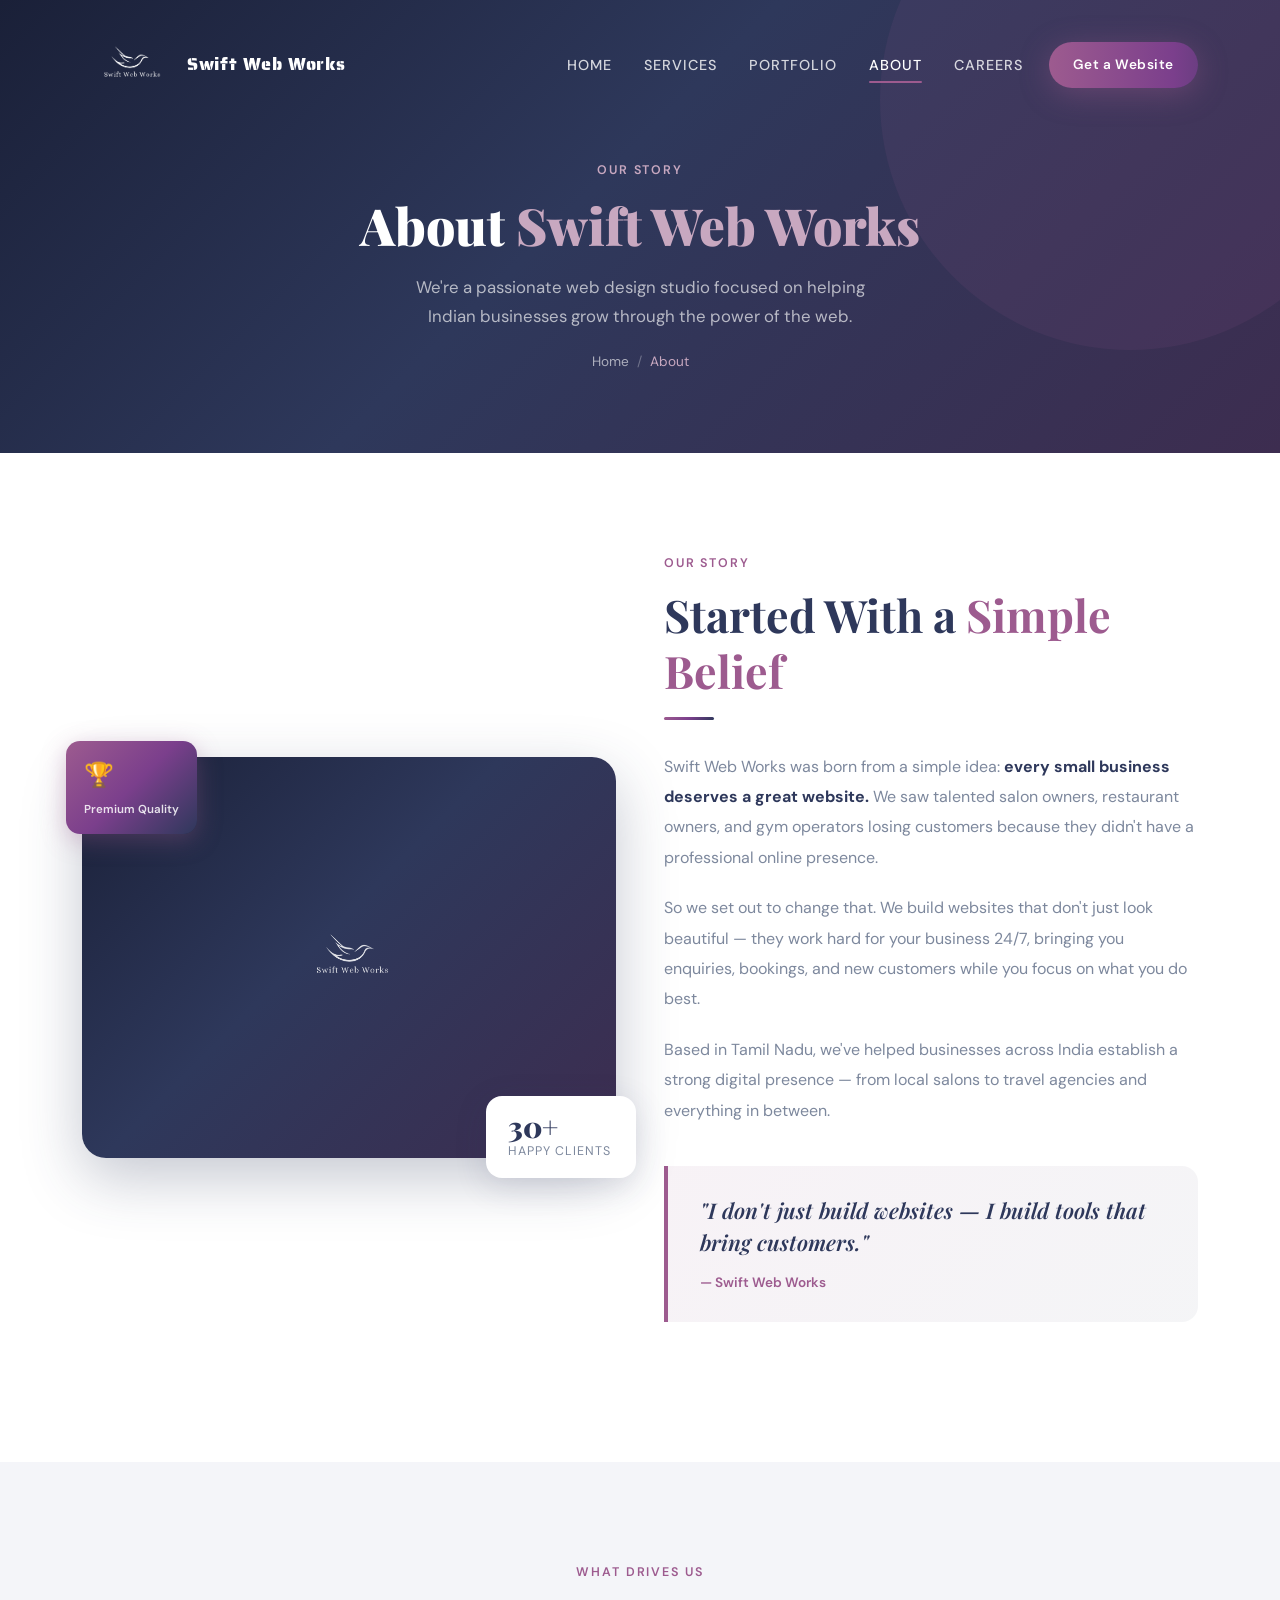
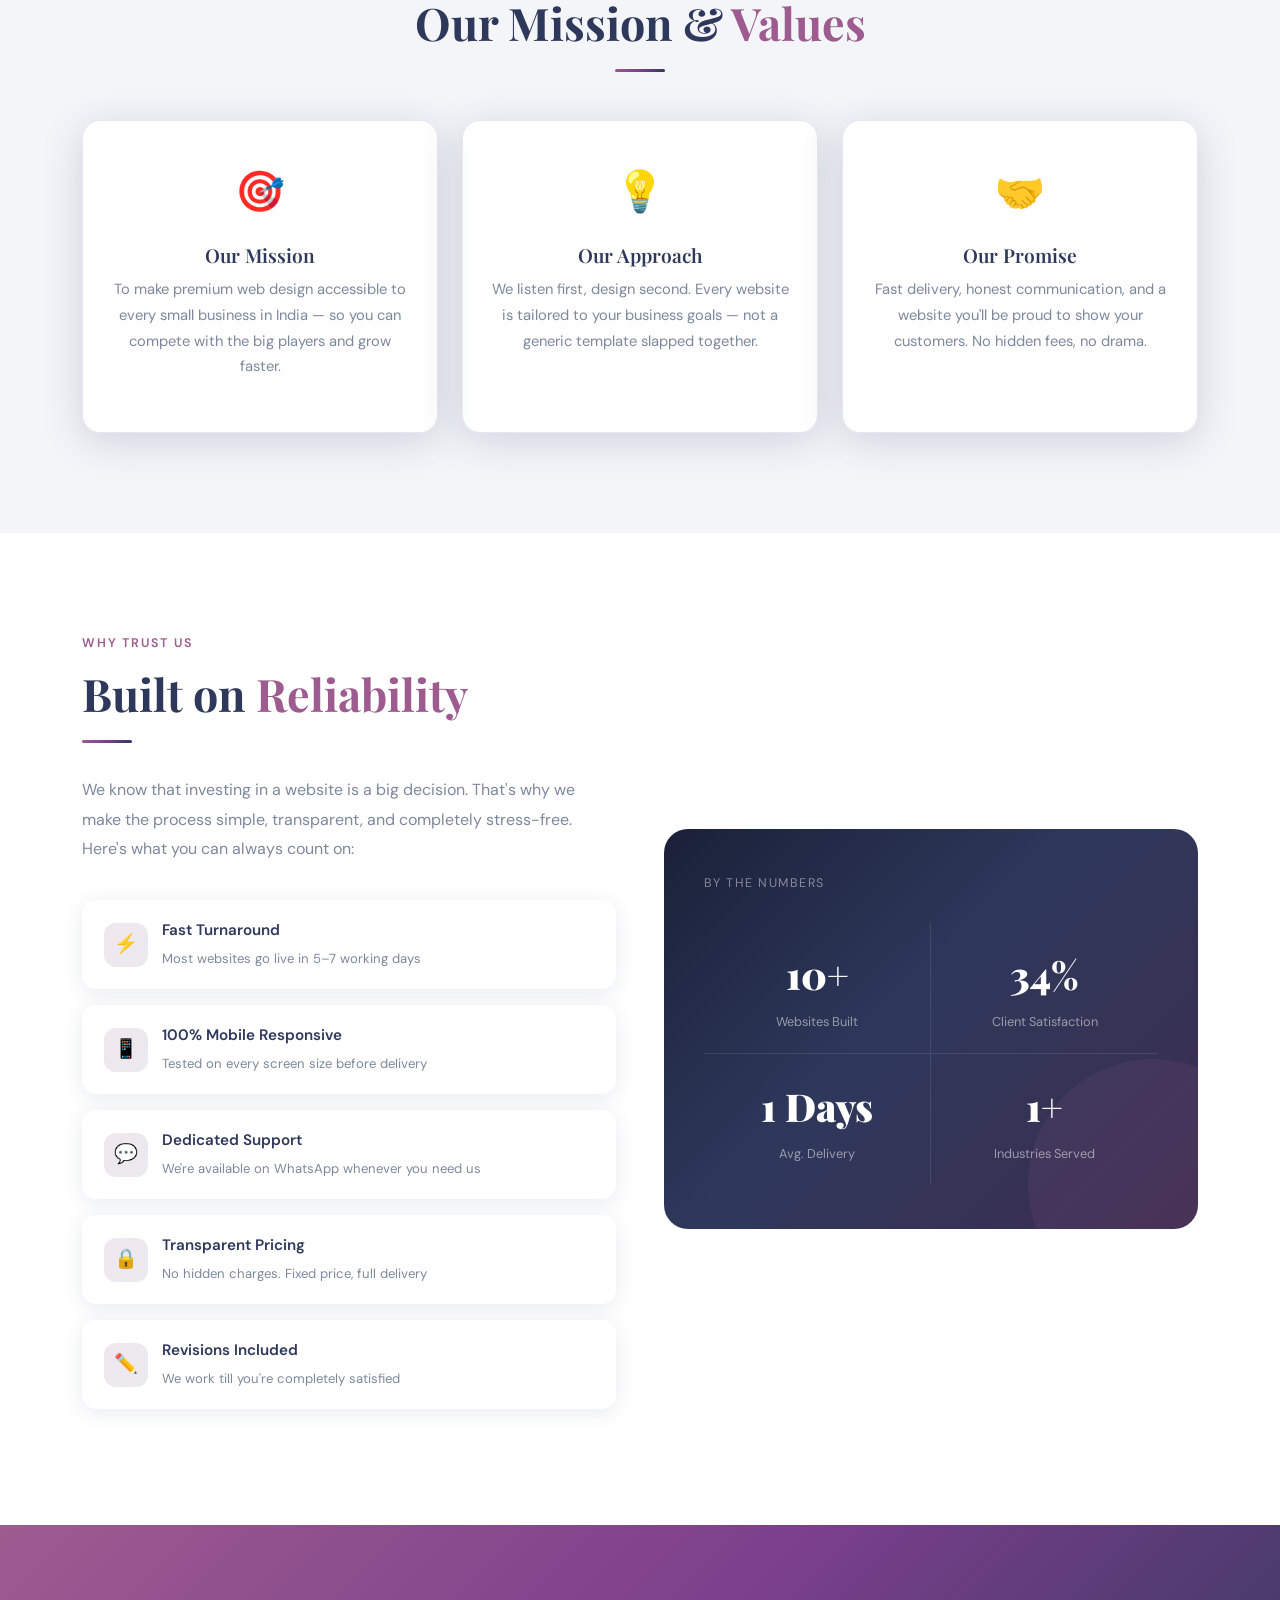
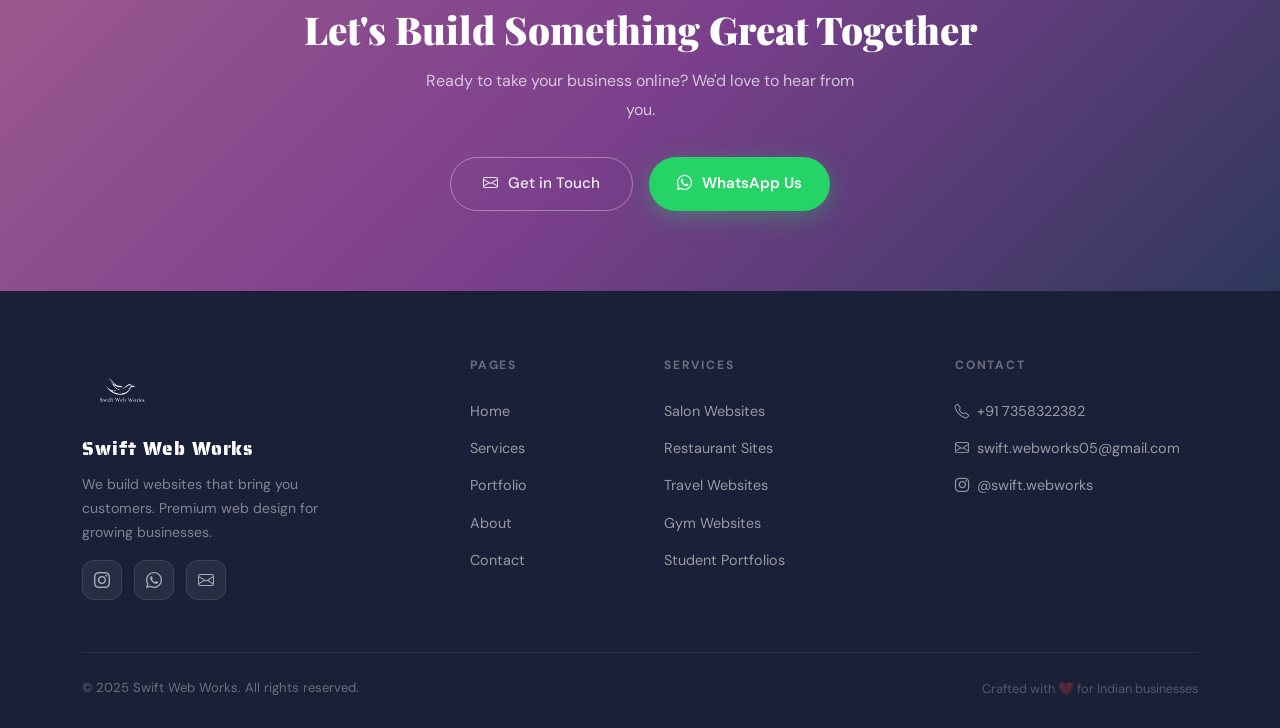
==== site_clone/pages/about.html @ 9c71e0e9 "Add files via upload" ====
<!DOCTYPE html>
<html lang="en">
<head>
  <meta charset="UTF-8"/>
  <meta name="viewport" content="width=device-width, initial-scale=1.0"/>
  <title>About — Swift Web Works</title>
  <link rel="icon" href="../logo.png"/>
  <link href="https://cdn.jsdelivr.net/npm/bootstrap@5.3.3/dist/css/bootstrap.min.css" rel="stylesheet"/>
  <link href="https://cdn.jsdelivr.net/npm/bootstrap-icons@1.11.3/font/bootstrap-icons.min.css" rel="stylesheet"/>
  <link href="https://fonts.googleapis.com/css2?family=Playfair+Display:ital,wght@0,400;0,600;0,700;0,900;1,400&family=Saira+Stencil+One&family=DM+Sans:wght@300;400;500;600&display=swap" rel="stylesheet"/>
  <link rel="stylesheet" href="../styles/main.css"/>
</head>
<body>

<div id="scroll-progress"></div>

<!-- NAVBAR -->
<nav class="navbar-custom scrolled" id="mainNavbar">
  <div class="container">
    <div class="d-flex align-items-center justify-content-between w-100">
      <a href="../index.html" class="navbar-brand">
        <img src="../logo.png" alt="Swift Web Works" class="brand-logo">
        <div class="brand-name">Swift Web Works</div>
      </a>
      <ul class="d-none d-lg-flex list-unstyled mb-0 align-items-center gap-1">
        <li><a class="nav-link" href="../index.html">Home</a></li>
        <li><a class="nav-link" href="services.html">Services</a></li>
        <li><a class="nav-link" href="portfolio.html">Portfolio</a></li>
        <li><a class="nav-link active" href="about.html">About</a></li>
        <li><a class="nav-link" href="careers.html">Careers</a></li>
        <li class="ms-2"><a href="contact.html" class="btn-primary-custom" style="padding:11px 24px;font-size:0.85rem;">Get a Website</a></li>
      </ul>
      <button class="navbar-toggler d-lg-none" id="mobileToggle" type="button">
        <span class="navbar-toggler-icon"></span>
      </button>
    </div>
    <div class="mobile-menu d-lg-none" id="mobileMenu">
      <ul class="list-unstyled py-3 mb-0">
        <li><a class="nav-link py-2" href="../index.html">Home</a></li>
        <li><a class="nav-link py-2" href="services.html">Services</a></li>
        <li><a class="nav-link py-2" href="portfolio.html">Portfolio</a></li>
        <li><a class="nav-link py-2" href="about.html">About</a></li>
        <li><a class="nav-link py-2" href="careers.html">Careers</a></li>
        <li><a class="nav-link py-2" href="contact.html">Contact</a></li>
      </ul>
    </div>
  </div>
</nav>

<!-- PAGE HERO -->
<div class="page-hero">
  <div class="container position-relative" style="z-index:2;">
    <span class="section-label" style="color:#C8A8C0;">Our Story</span>
    <h1>About <span style="color:#C8A8C0;">Swift Web Works</span></h1>
    <p>We're a passionate web design studio focused on helping Indian businesses grow through the power of the web.</p>
    <div class="breadcrumb-custom">
      <a href="../index.html">Home</a>
      <span class="sep">/</span>
      <span class="current">About</span>
    </div>
  </div>
</div>

<!-- STORY SECTION -->
<section class="bg-white-custom">
  <div class="container">
    <div class="row align-items-center g-5">
      <div class="col-lg-6 reveal">
        <!-- Image with decorative elements -->
        <div style="position:relative;display:inline-block;width:100%;">
          <div style="border-radius:24px;overflow:hidden;box-shadow:var(--shadow-hover);aspect-ratio:4/3;background:var(--gradient-hero);display:flex;align-items:center;justify-content:center;">
            <img src="../logo.png" alt="Swift Web Works" style="height:120px;filter:brightness(0) invert(1);opacity:0.85;">
          </div>
          <!-- Decorative stat pill -->
          <div style="position:absolute;bottom:-20px;right:-20px;background:white;border-radius:16px;padding:16px 22px;box-shadow:0 8px 32px rgba(46,56,91,0.15);min-width:150px;">
            <div style="font-family:var(--font-heading);font-size:1.8rem;color:var(--primary);font-weight:900;line-height:1;">30+</div>
            <div style="font-size:0.78rem;color:var(--muted);text-transform:uppercase;letter-spacing:0.08em;">Happy Clients</div>
          </div>
          <div style="position:absolute;top:-16px;left:-16px;background:var(--gradient-accent);border-radius:14px;padding:14px 18px;box-shadow:0 6px 25px rgba(157,91,143,0.35);">
            <div style="font-size:1.5rem;">🏆</div>
            <div style="font-size:0.72rem;color:rgba(255,255,255,0.85);font-weight:600;margin-top:4px;">Premium Quality</div>
          </div>
        </div>
      </div>

      <div class="col-lg-6 reveal reveal-delay-2">
        <span class="section-label">Our Story</span>
        <h2 class="section-title">Started With a <span>Simple Belief</span></h2>
        <div class="accent-divider"></div>
        <p style="color:var(--muted);line-height:1.9;margin-bottom:20px;">
          Swift Web Works was born from a simple idea: <strong style="color:var(--primary);">every small business deserves a great website.</strong> We saw talented salon owners, restaurant owners, and gym operators losing customers because they didn't have a professional online presence.
        </p>
        <p style="color:var(--muted);line-height:1.9;margin-bottom:20px;">
          So we set out to change that. We build websites that don't just look beautiful — they work hard for your business 24/7, bringing you enquiries, bookings, and new customers while you focus on what you do best.
        </p>
        <p style="color:var(--muted);line-height:1.9;">
          Based in Tamil Nadu, we've helped businesses across India establish a strong digital presence — from local salons to travel agencies and everything in between.
        </p>

        <div class="quote-block">
          <p>"I don't just build websites — I build tools that bring customers."</p>
          <cite>— Swift Web Works</cite>
        </div>
      </div>
    </div>
  </div>
</section>

<!-- MISSION + VALUES -->
<section class="bg-light-custom">
  <div class="container">
    <div class="text-center mb-5 reveal">
      <span class="section-label">What Drives Us</span>
      <h2 class="section-title">Our Mission & <span>Values</span></h2>
      <div class="accent-divider center"></div>
    </div>

    <div class="row g-4">
      <div class="col-md-4 reveal reveal-delay-1">
        <div class="glass-card h-100 text-center">
          <div style="font-size:2.5rem;margin-bottom:18px;">🎯</div>
          <h4 class="service-card-title">Our Mission</h4>
          <p class="service-card-text">To make premium web design accessible to every small business in India — so you can compete with the big players and grow faster.</p>
        </div>
      </div>
      <div class="col-md-4 reveal reveal-delay-2">
        <div class="glass-card h-100 text-center">
          <div style="font-size:2.5rem;margin-bottom:18px;">💡</div>
          <h4 class="service-card-title">Our Approach</h4>
          <p class="service-card-text">We listen first, design second. Every website is tailored to your business goals — not a generic template slapped together.</p>
        </div>
      </div>
      <div class="col-md-4 reveal reveal-delay-3">
        <div class="glass-card h-100 text-center">
          <div style="font-size:2.5rem;margin-bottom:18px;">🤝</div>
          <h4 class="service-card-title">Our Promise</h4>
          <p class="service-card-text">Fast delivery, honest communication, and a website you'll be proud to show your customers. No hidden fees, no drama.</p>
        </div>
      </div>
    </div>
  </div>
</section>

<!-- WHY TRUST US -->
<section class="bg-white-custom">
  <div class="container">
    <div class="row align-items-center g-5">
      <div class="col-lg-6 reveal">
        <span class="section-label">Why Trust Us</span>
        <h2 class="section-title">Built on <span>Reliability</span></h2>
        <div class="accent-divider"></div>
        <p style="color:var(--muted);line-height:1.85;margin-bottom:36px;">
          We know that investing in a website is a big decision. That's why we make the process simple, transparent, and completely stress-free. Here's what you can always count on:
        </p>

        <div class="trust-badge">
          <div class="trust-badge-icon">⚡</div>
          <div class="trust-badge-text">
            <strong>Fast Turnaround</strong>
            <span>Most websites go live in 5–7 working days</span>
          </div>
        </div>
        <div class="trust-badge">
          <div class="trust-badge-icon">📱</div>
          <div class="trust-badge-text">
            <strong>100% Mobile Responsive</strong>
            <span>Tested on every screen size before delivery</span>
          </div>
        </div>
        <div class="trust-badge">
          <div class="trust-badge-icon">💬</div>
          <div class="trust-badge-text">
            <strong>Dedicated Support</strong>
            <span>We're available on WhatsApp whenever you need us</span>
          </div>
        </div>
        <div class="trust-badge">
          <div class="trust-badge-icon">🔒</div>
          <div class="trust-badge-text">
            <strong>Transparent Pricing</strong>
            <span>No hidden charges. Fixed price, full delivery</span>
          </div>
        </div>
        <div class="trust-badge">
          <div class="trust-badge-icon">✏️</div>
          <div class="trust-badge-text">
            <strong>Revisions Included</strong>
            <span>We work till you're completely satisfied</span>
          </div>
        </div>
      </div>

      <div class="col-lg-6 reveal reveal-delay-2">
        <div style="background:var(--gradient-hero);border-radius:24px;padding:44px 40px;position:relative;overflow:hidden;">
          <div style="position:absolute;width:250px;height:250px;border-radius:50%;background:rgba(157,91,143,0.12);bottom:-80px;right:-80px;"></div>
          <div style="position:relative;z-index:1;">
            <div style="font-size:0.78rem;color:rgba(255,255,255,0.45);text-transform:uppercase;letter-spacing:0.12em;margin-bottom:28px;">By the numbers</div>

            <div class="row g-0 text-center">
              <div class="col-6" style="padding:20px;border-right:1px solid rgba(255,255,255,0.1);border-bottom:1px solid rgba(255,255,255,0.1);">
                <div style="font-family:var(--font-heading);font-size:2.4rem;color:white;font-weight:900;" data-counter="30" data-suffix="+">0+</div>
                <div style="font-size:0.8rem;color:rgba(255,255,255,0.5);margin-top:4px;">Websites Built</div>
              </div>
              <div class="col-6" style="padding:20px;border-bottom:1px solid rgba(255,255,255,0.1);">
                <div style="font-family:var(--font-heading);font-size:2.4rem;color:white;font-weight:900;" data-counter="100" data-suffix="%">0%</div>
                <div style="font-size:0.8rem;color:rgba(255,255,255,0.5);margin-top:4px;">Client Satisfaction</div>
              </div>
              <div class="col-6" style="padding:20px;border-right:1px solid rgba(255,255,255,0.1);">
                <div style="font-family:var(--font-heading);font-size:2.4rem;color:white;font-weight:900;" data-counter="7" data-suffix=" Days">0</div>
                <div style="font-size:0.8rem;color:rgba(255,255,255,0.5);margin-top:4px;">Avg. Delivery</div>
              </div>
              <div class="col-6" style="padding:20px;">
                <div style="font-family:var(--font-heading);font-size:2.4rem;color:white;font-weight:900;" data-counter="5" data-suffix="+">0+</div>
                <div style="font-size:0.8rem;color:rgba(255,255,255,0.5);margin-top:4px;">Industries Served</div>
              </div>
            </div>
          </div>
        </div>
      </div>
    </div>
  </div>
</section>

<!-- CTA -->
<section style="background:var(--gradient-accent);padding:80px 0;">
  <div class="container text-center reveal">
    <h2 style="font-family:var(--font-heading);color:white;font-size:clamp(1.8rem,3vw,2.5rem);font-weight:900;margin-bottom:14px;">Let's Build Something Great Together</h2>
    <p style="color:rgba(255,255,255,0.7);font-size:1rem;max-width:440px;margin:0 auto 32px;line-height:1.8;">Ready to take your business online? We'd love to hear from you.</p>
    <div class="d-flex justify-content-center gap-3 flex-wrap">
      <a href="contact.html" class="btn-outline-custom"><i class="bi bi-envelope"></i> Get in Touch</a>
      <a href="https://wa.me/917358322382" target="_blank" class="btn-whatsapp" style="width:auto;margin-top:0;"><i class="bi bi-whatsapp"></i> WhatsApp Us</a>
    </div>
  </div>
</section>

<!-- FOOTER -->
<footer>
  <div class="container">
    <div class="row g-5">
      <div class="col-lg-4 col-md-6">
        <div class="d-flex align-items-center gap-2 mb-2">
          <img src="../logo.png" alt="Logo" class="footer-logo">
        </div>
        <div class="footer-brand-name">Swift Web Works</div>
        <p class="footer-tagline">We build websites that bring you customers. Premium web design for growing businesses.</p>
        <div class="footer-social mt-3">
          <a href="https://www.instagram.com/swift.webworks" target="_blank" class="social-btn"><i class="bi bi-instagram"></i></a>
          <a href="https://wa.me/917358322382" target="_blank" class="social-btn"><i class="bi bi-whatsapp"></i></a>
          <a href="mailto:swift.webworks05@gmail.com" class="social-btn"><i class="bi bi-envelope"></i></a>
        </div>
      </div>
      <div class="col-lg-2 col-md-6 col-6">
        <div class="footer-heading">Pages</div>
        <ul class="footer-links">
          <li><a href="../index.html">Home</a></li>
          <li><a href="services.html">Services</a></li>
          <li><a href="portfolio.html">Portfolio</a></li>
          <li><a href="about.html">About</a></li>
          <li><a href="contact.html">Contact</a></li>
        </ul>
      </div>
      <div class="col-lg-3 col-md-6 col-6">
        <div class="footer-heading">Services</div>
        <ul class="footer-links">
          <li><a href="services.html">Salon Websites</a></li>
          <li><a href="services.html">Restaurant Sites</a></li>
          <li><a href="services.html">Travel Websites</a></li>
          <li><a href="services.html">Gym Websites</a></li>
          <li><a href="services.html">Student Portfolios</a></li>
        </ul>
      </div>
      <div class="col-lg-3 col-md-6">
        <div class="footer-heading">Contact</div>
        <ul class="footer-links">
          <li><a href="tel:+917358322382"><i class="bi bi-telephone me-2"></i>+91 7358322382</a></li>
          <li><a href="mailto:swift.webworks05@gmail.com"><i class="bi bi-envelope me-2"></i>swift.webworks05@gmail.com</a></li>
          <li><a href="https://www.instagram.com/swift.webworks" target="_blank"><i class="bi bi-instagram me-2"></i>@swift.webworks</a></li>
        </ul>
      </div>
    </div>
    <div class="footer-bottom">
      <div class="footer-copyright">© 2025 Swift Web Works. All rights reserved.</div>
      <div class="footer-credit">Crafted with ❤️ for Indian businesses</div>
    </div>
  </div>
</footer>

<script src="https://cdn.jsdelivr.net/npm/bootstrap@5.3.3/dist/js/bootstrap.bundle.min.js"></script>
<script src="../js/main.js"></script>
</body>
</html>
---- site_clone/styles/main.css ----
/* =============================================
   SWIFT WEB WORKS — MAIN STYLESHEET
   ============================================= */

@import url('https://fonts.googleapis.com/css2?family=Playfair+Display:ital,wght@0,400;0,600;0,700;0,900;1,400&family=Saira+Stencil+One&family=DM+Sans:wght@300;400;500;600&display=swap');

/* ── CSS Variables ── */
:root {
  --primary:   #2E385B;
  --secondary: #58637A;
  --muted:     #7D889D;
  --accent:    #9D5B8F;
  --light-bg:  #C2C6D1;
  --white:     #FFFFFF;
  --dark:      #1a2038;

  --gradient-hero: linear-gradient(135deg, #1a2038 0%, #2E385B 45%, #3d2d50 100%);
  --gradient-accent: linear-gradient(135deg, #9D5B8F 0%, #7B3F8C 50%, #2E385B 100%);
  --gradient-cta: linear-gradient(90deg, #9D5B8F, #7B3F8C, #2E385B, #9D5B8F);
  --glass-bg: rgba(255,255,255,0.07);
  --glass-border: rgba(255,255,255,0.15);

  --font-heading: 'Playfair Display', serif;
  --font-logo: 'Saira Stencil One', sans-serif;
  --font-body: 'DM Sans', sans-serif;

  --transition: 0.35s cubic-bezier(.4,0,.2,1);
  --shadow-card: 0 8px 40px rgba(46,56,91,0.18);
  --shadow-hover: 0 20px 60px rgba(46,56,91,0.28);
}

/* ── Reset & Base ── */
*, *::before, *::after { box-sizing: border-box; margin: 0; padding: 0; }

html { scroll-behavior: smooth; }

body {
  font-family: var(--font-body);
  background: #f8f9fc;
  color: var(--primary);
  overflow-x: hidden;
  line-height: 1.7;
}

h1,h2,h3,h4,h5 { font-family: var(--font-heading); line-height: 1.25; }

/* ── Scroll Progress Bar ── */
#scroll-progress {
  position: fixed;
  top: 0; left: 0;
  height: 3px;
  background: var(--gradient-accent);
  width: 0%;
  z-index: 9999;
  transition: width 0.1s linear;
}

/* =============================================
   NAVBAR
   ============================================= */
.navbar-custom {
  position: fixed;
  top: 0; left: 0; right: 0;
  z-index: 1000;
  padding: 18px 0;
  transition: all var(--transition);
  background: transparent;
}

.navbar-custom.scrolled {
  background: rgba(26,32,56,0.97);
  backdrop-filter: blur(20px);
  padding: 10px 0;
  box-shadow: 0 4px 30px rgba(0,0,0,0.25);
}

.navbar-custom .navbar-brand {
  display: flex;
  align-items: center;
  gap: 10px;
  text-decoration: none;
}

.navbar-custom .brand-logo {
  height: 94px;
  width: auto;
  filter: brightness(0) invert(1);
  transition: var(--transition);
}

.navbar-custom .brand-name {
  font-family: var(--font-logo);
  font-size: 1.1rem;
  color: var(--white);
  letter-spacing: 0.04em;
  line-height: 1.1;
}

.navbar-custom .nav-link {
  font-family: var(--font-body);
  font-weight: 500;
  font-size: 0.9rem;
  color: rgba(255,255,255,0.8) !important;
  letter-spacing: 0.07em;
  text-transform: uppercase;
  padding: 6px 14px !important;
  position: relative;
  transition: var(--transition);
}

.navbar-custom .nav-link::after {
  content: '';
  position: absolute;
  bottom: 0; left: 14px;
  width: 0; height: 2px;
  background: var(--accent);
  transition: width var(--transition);
  border-radius: 2px;
}

.navbar-custom .nav-link:hover,
.navbar-custom .nav-link.active {
  color: #fff !important;
}

.navbar-custom .nav-link:hover::after,
.navbar-custom .nav-link.active::after {
  width: calc(100% - 28px);
}

.navbar-toggler {
  border: 1px solid rgba(255,255,255,0.3) !important;
  padding: 6px 10px;
}

.navbar-toggler-icon {
  background-image: url("data:image/svg+xml,%3csvg xmlns='http://www.w3.org/2000/svg' viewBox='0 0 30 30'%3e%3cpath stroke='rgba(255,255,255,0.85)' stroke-linecap='round' stroke-miterlimit='10' stroke-width='2' d='M4 7h22M4 15h22M4 23h22'/%3e%3c/svg%3e") !important;
}

/* =============================================
   HERO SECTION
   ============================================= */
.hero-section {
  min-height: 100vh;
  background: var(--gradient-hero);
  position: relative;
  display: flex;
  align-items: center;
  overflow: hidden;
}

.hero-bg-orb {
  position: absolute;
  border-radius: 50%;
  filter: blur(80px);
  opacity: 0.25;
  pointer-events: none;
}

.hero-bg-orb-1 {
  width: 600px; height: 600px;
  background: var(--accent);
  top: -150px; right: -150px;
}

.hero-bg-orb-2 {
  width: 400px; height: 400px;
  background: #58637A;
  bottom: -100px; left: -100px;
}

.hero-bg-orb-3 {
  width: 300px; height: 300px;
  background: #9D5B8F;
  top: 40%; left: 30%;
  opacity: 0.12;
}

/* Animated gradient overlay */
.hero-section::before {
  content: '';
  position: absolute;
  inset: 0;
  background: linear-gradient(45deg,
    rgba(157,91,143,0.08) 0%,
    transparent 40%,
    rgba(46,56,91,0.15) 100%
  );
  animation: heroShimmer 6s ease-in-out infinite alternate;
}

@keyframes heroShimmer {
  from { opacity: 0.4; }
  to   { opacity: 1; }
}

.hero-content {
  position: relative;
  z-index: 2;
  padding-top: 100px;
}

.hero-badge {
  display: inline-flex;
  align-items: center;
  gap: 8px;
  background: var(--glass-bg);
  border: 1px solid var(--glass-border);
  backdrop-filter: blur(10px);
  color: rgba(255,255,255,0.8);
  padding: 7px 18px;
  border-radius: 50px;
  font-size: 0.8rem;
  font-weight: 500;
  letter-spacing: 0.08em;
  text-transform: uppercase;
  margin-bottom: 28px;
}

.hero-badge .dot {
  width: 7px; height: 7px;
  background: #9D5B8F;
  border-radius: 50%;
  animation: pulse 1.8s infinite;
}

@keyframes pulse {
  0%,100% { transform: scale(1); opacity: 1; }
  50%      { transform: scale(1.5); opacity: 0.5; }
}

.hero-title {
  font-size: clamp(2.6rem, 5.5vw, 4.2rem);
  color: var(--white);
  font-weight: 900;
  margin-bottom: 24px;
  line-height: 1.12;
}

.hero-title .accent-word {
  background: linear-gradient(90deg, #C8A8C0, #9D5B8F);
  -webkit-background-clip: text;
  -webkit-text-fill-color: transparent;
  background-clip: text;
}

.hero-subtitle {
  font-size: 1.1rem;
  color: rgba(255,255,255,0.7);
  max-width: 520px;
  margin-bottom: 44px;
  font-weight: 300;
  line-height: 1.8;
}

/* ── CTA Buttons ── */
.btn-primary-custom {
  display: inline-flex;
  align-items: center;
  gap: 10px;
  background: var(--gradient-cta);
  background-size: 250% auto;
  color: #fff;
  border: none;
  padding: 14px 32px;
  border-radius: 50px;
  font-family: var(--font-body);
  font-size: 0.95rem;
  font-weight: 600;
  letter-spacing: 0.04em;
  text-decoration: none;
  transition: all var(--transition);
  cursor: pointer;
  animation: gradientShift 3s linear infinite;
  box-shadow: 0 6px 30px rgba(157,91,143,0.4);
}

@keyframes gradientShift {
  0%   { background-position: 0% }
  100% { background-position: 250% }
}

.btn-primary-custom:hover {
  transform: translateY(-3px);
  box-shadow: 0 12px 40px rgba(157,91,143,0.55);
  color: #fff;
}

.btn-outline-custom {
  display: inline-flex;
  align-items: center;
  gap: 10px;
  background: transparent;
  color: rgba(255,255,255,0.9);
  border: 1.5px solid rgba(255,255,255,0.35);
  padding: 13px 32px;
  border-radius: 50px;
  font-family: var(--font-body);
  font-size: 0.95rem;
  font-weight: 500;
  text-decoration: none;
  transition: all var(--transition);
  backdrop-filter: blur(6px);
}

.btn-outline-custom:hover {
  background: rgba(255,255,255,0.1);
  border-color: rgba(255,255,255,0.7);
  color: #fff;
  transform: translateY(-3px);
}

/* hero glass card */
.hero-glass-card {
  background: var(--glass-bg);
  border: 1px solid var(--glass-border);
  backdrop-filter: blur(16px);
  border-radius: 20px;
  padding: 32px 28px;
  color: rgba(255,255,255,0.85);
}

.hero-stat {
  text-align: center;
  padding: 12px;
}

.hero-stat .stat-num {
  font-family: var(--font-heading);
  font-size: 2.2rem;
  font-weight: 700;
  color: var(--white);
  line-height: 1;
}

.hero-stat .stat-label {
  font-size: 0.8rem;
  color: rgba(255,255,255,0.55);
  margin-top: 4px;
  text-transform: uppercase;
  letter-spacing: 0.07em;
}

.hero-stat-divider {
  width: 1px;
  background: rgba(255,255,255,0.15);
  margin: 0 8px;
}

/* =============================================
   SECTION SHARED STYLES
   ============================================= */
section { padding: 100px 0; }

.section-label {
  font-size: 0.78rem;
  font-weight: 600;
  letter-spacing: 0.15em;
  text-transform: uppercase;
  color: var(--accent);
  margin-bottom: 12px;
  display: block;
}

.section-title {
  font-size: clamp(2rem, 3.5vw, 2.8rem);
  color: var(--primary);
  font-weight: 700;
  margin-bottom: 18px;
}

.section-title span {
  color: var(--accent);
}

.section-subtitle {
  color: var(--muted);
  font-size: 1.05rem;
  max-width: 560px;
  line-height: 1.8;
}

/* divider accent */
.accent-divider {
  width: 50px;
  height: 3px;
  background: var(--gradient-accent);
  border-radius: 3px;
  margin: 16px 0 32px;
}

.accent-divider.center {
  margin: 16px auto 32px;
}

/* =============================================
   GLASS CARDS
   ============================================= */
.glass-card {
  background: rgba(255,255,255,0.85);
  border: 1px solid rgba(194,198,209,0.4);
  border-radius: 18px;
  padding: 36px 28px;
  transition: all var(--transition);
  position: relative;
  overflow: hidden;
  box-shadow: var(--shadow-card);
}

.glass-card::before {
  content: '';
  position: absolute;
  top: 0; left: 0; right: 0;
  height: 3px;
  background: var(--gradient-accent);
  transform: scaleX(0);
  transform-origin: left;
  transition: transform var(--transition);
}

.glass-card:hover {
  transform: translateY(-8px);
  box-shadow: var(--shadow-hover);
}

.glass-card:hover::before {
  transform: scaleX(1);
}

.glass-card-dark {
  background: var(--glass-bg);
  border: 1px solid var(--glass-border);
  backdrop-filter: blur(16px);
  border-radius: 18px;
  padding: 36px 28px;
  transition: all var(--transition);
  box-shadow: 0 8px 32px rgba(0,0,0,0.2);
}

.glass-card-dark:hover {
  transform: translateY(-6px);
  box-shadow: 0 20px 50px rgba(0,0,0,0.3);
  border-color: rgba(157,91,143,0.4);
}

/* =============================================
   SERVICE CARDS
   ============================================= */
.service-icon-wrap {
  width: 64px; height: 64px;
  border-radius: 16px;
  background: linear-gradient(135deg, rgba(157,91,143,0.12), rgba(46,56,91,0.08));
  display: flex;
  align-items: center;
  justify-content: center;
  margin-bottom: 22px;
  font-size: 1.6rem;
  transition: var(--transition);
}

.glass-card:hover .service-icon-wrap {
  background: var(--gradient-accent);
  transform: scale(1.08);
}

.glass-card:hover .service-icon-wrap span { filter: grayscale(1) brightness(10); }

.service-card-title {
  font-family: var(--font-heading);
  font-size: 1.2rem;
  color: var(--primary);
  margin-bottom: 10px;
  font-weight: 600;
}

.service-card-text {
  color: var(--muted);
  font-size: 0.92rem;
  line-height: 1.75;
}

/* =============================================
   WHY CHOOSE US
   ============================================= */
.why-section {
  background: var(--gradient-hero);
  position: relative;
  overflow: hidden;
}

.why-section::before {
  content: '';
  position: absolute;
  width: 600px; height: 600px;
  border-radius: 50%;
  background: rgba(157,91,143,0.08);
  top: -200px; right: -200px;
  pointer-events: none;
}

.why-item {
  display: flex;
  align-items: flex-start;
  gap: 18px;
  margin-bottom: 10px;
}

.why-icon {
  width: 52px; height: 52px;
  min-width: 52px;
  border-radius: 14px;
  background: rgba(157,91,143,0.2);
  border: 1px solid rgba(157,91,143,0.3);
  display: flex;
  align-items: center;
  justify-content: center;
  font-size: 1.3rem;
  transition: var(--transition);
}

.glass-card-dark:hover .why-icon {
  background: rgba(157,91,143,0.45);
}

.why-item-title {
  font-family: var(--font-heading);
  font-size: 1.1rem;
  color: var(--white);
  margin-bottom: 4px;
  font-weight: 600;
}

.why-item-text {
  color: rgba(255,255,255,0.6);
  font-size: 0.88rem;
  line-height: 1.65;
}

/* =============================================
   PORTFOLIO CARDS
   ============================================= */
.portfolio-card {
  border-radius: 20px;
  overflow: hidden;
  box-shadow: var(--shadow-card);
  transition: all var(--transition);
  background: var(--white);
}

.portfolio-card:hover {
  transform: translateY(-10px);
  box-shadow: var(--shadow-hover);
}

.portfolio-img-wrap {
  position: relative;
  overflow: hidden;
  height: 240px;
}

.portfolio-img-wrap img {
  width: 100%; height: 100%;
  object-fit: cover;
  transition: transform 0.6s ease;
}

.portfolio-card:hover .portfolio-img-wrap img {
  transform: scale(1.08);
}

.portfolio-overlay {
  position: absolute;
  inset: 0;
  background: linear-gradient(to top, rgba(26,32,56,0.9) 0%, transparent 60%);
  display: flex;
  align-items: flex-end;
  padding: 24px;
  opacity: 0;
  transition: opacity var(--transition);
}

.portfolio-card:hover .portfolio-overlay {
  opacity: 1;
}

.portfolio-body {
  padding: 24px;
}

.portfolio-tag {
  display: inline-block;
  background: rgba(157,91,143,0.12);
  color: var(--accent);
  font-size: 0.75rem;
  font-weight: 600;
  letter-spacing: 0.1em;
  text-transform: uppercase;
  padding: 4px 12px;
  border-radius: 50px;
  margin-bottom: 10px;
}

.portfolio-title {
  font-family: var(--font-heading);
  font-size: 1.3rem;
  color: var(--primary);
  margin-bottom: 8px;
  font-weight: 700;
}

.portfolio-desc {
  color: var(--muted);
  font-size: 0.9rem;
  line-height: 1.7;
  margin-bottom: 20px;
}

/* =============================================
   SERVICES FULL PAGE
   ============================================= */
.service-full-card {
  background: var(--white);
  border-radius: 22px;
  overflow: hidden;
  box-shadow: var(--shadow-card);
  transition: all var(--transition);
  height: 100%;
}

.service-full-card:hover {
  transform: translateY(-8px);
  box-shadow: var(--shadow-hover);
}

.service-full-header {
  background: var(--gradient-hero);
  padding: 36px 32px 28px;
  position: relative;
  overflow: hidden;
}

.service-full-header::after {
  content: '';
  position: absolute;
  width: 200px; height: 200px;
  border-radius: 50%;
  background: rgba(157,91,143,0.15);
  bottom: -80px; right: -60px;
}

.service-full-icon {
  font-size: 2.5rem;
  margin-bottom: 16px;
  display: block;
}

.service-full-title {
  font-family: var(--font-heading);
  font-size: 1.45rem;
  color: var(--white);
  font-weight: 700;
  margin-bottom: 6px;
}

.service-ideal {
  font-size: 0.8rem;
  color: rgba(255,255,255,0.6);
  font-style: italic;
}

.service-full-body {
  padding: 28px 32px;
}

.service-full-desc {
  color: var(--muted);
  font-size: 0.95rem;
  line-height: 1.8;
  margin-bottom: 22px;
}

.feature-list {
  list-style: none;
  padding: 0;
  margin: 0 0 28px;
}

.feature-list li {
  display: flex;
  align-items: center;
  gap: 10px;
  color: var(--secondary);
  font-size: 0.9rem;
  padding: 6px 0;
  border-bottom: 1px solid rgba(194,198,209,0.3);
}

.feature-list li:last-child { border-bottom: none; }

.feature-list li::before {
  content: '✓';
  width: 22px; height: 22px;
  min-width: 22px;
  border-radius: 50%;
  background: rgba(157,91,143,0.12);
  color: var(--accent);
  display: flex;
  align-items: center;
  justify-content: center;
  font-size: 0.75rem;
  font-weight: 700;
}

/* =============================================
   ABOUT PAGE
   ============================================= */
.about-hero {
  background: var(--gradient-hero);
  padding: 180px 0 100px;
  position: relative;
  overflow: hidden;
}

.about-hero::after {
  content: '';
  position: absolute;
  width: 500px; height: 500px;
  border-radius: 50%;
  background: rgba(157,91,143,0.12);
  top: -150px; right: -150px;
  pointer-events: none;
}

.quote-block {
  background: linear-gradient(135deg, rgba(157,91,143,0.08), rgba(46,56,91,0.05));
  border-left: 4px solid var(--accent);
  padding: 28px 32px;
  border-radius: 0 16px 16px 0;
  margin: 40px 0;
}

.quote-block p {
  font-family: var(--font-heading);
  font-size: 1.35rem;
  color: var(--primary);
  font-style: italic;
  font-weight: 600;
  line-height: 1.5;
  margin: 0;
}

.quote-block cite {
  display: block;
  margin-top: 12px;
  font-size: 0.85rem;
  color: var(--accent);
  font-style: normal;
  font-weight: 600;
}

.trust-badge {
  display: flex;
  align-items: center;
  gap: 14px;
  padding: 18px 22px;
  background: var(--white);
  border-radius: 14px;
  box-shadow: 0 4px 20px rgba(46,56,91,0.1);
  margin-bottom: 16px;
  transition: var(--transition);
}

.trust-badge:hover {
  transform: translateX(6px);
  box-shadow: 0 8px 30px rgba(46,56,91,0.15);
}

.trust-badge-icon {
  width: 44px; height: 44px;
  min-width: 44px;
  border-radius: 12px;
  background: linear-gradient(135deg, rgba(157,91,143,0.15), rgba(46,56,91,0.1));
  display: flex;
  align-items: center;
  justify-content: center;
  font-size: 1.2rem;
}

.trust-badge-text strong {
  display: block;
  color: var(--primary);
  font-size: 0.95rem;
  font-weight: 600;
}

.trust-badge-text span {
  color: var(--muted);
  font-size: 0.82rem;
}

/* =============================================
   CONTACT PAGE
   ============================================= */
.contact-hero {
  background: var(--gradient-hero);
  padding: 180px 0 100px;
  position: relative;
  overflow: hidden;
}

.contact-form-wrap {
  background: var(--white);
  border-radius: 22px;
  padding: 48px 44px;
  box-shadow: var(--shadow-card);
}

.form-label-custom {
  font-size: 0.85rem;
  font-weight: 600;
  color: var(--primary);
  letter-spacing: 0.04em;
  margin-bottom: 8px;
  display: block;
}

.form-control-custom {
  width: 100%;
  background: #f8f9fc;
  border: 1.5px solid #e0e3ed;
  border-radius: 12px;
  padding: 13px 18px;
  font-family: var(--font-body);
  font-size: 0.95rem;
  color: var(--primary);
  transition: var(--transition);
  outline: none;
}

.form-control-custom:focus {
  border-color: var(--accent);
  background: var(--white);
  box-shadow: 0 0 0 4px rgba(157,91,143,0.1);
}

.form-control-custom::placeholder { color: var(--muted); }

textarea.form-control-custom { resize: vertical; min-height: 130px; }

.contact-info-card {
  background: var(--gradient-hero);
  border-radius: 22px;
  padding: 44px 36px;
  color: var(--white);
  height: 100%;
  position: relative;
  overflow: hidden;
}

.contact-info-card::before {
  content: '';
  position: absolute;
  width: 350px; height: 350px;
  border-radius: 50%;
  background: rgba(157,91,143,0.15);
  bottom: -120px; right: -100px;
  pointer-events: none;
}

.contact-item {
  display: flex;
  align-items: center;
  gap: 16px;
  margin-bottom: 24px;
  padding-bottom: 24px;
  border-bottom: 1px solid rgba(255,255,255,0.1);
}

.contact-item:last-of-type { border-bottom: none; }

.contact-item-icon {
  width: 48px; height: 48px;
  min-width: 48px;
  border-radius: 14px;
  background: rgba(157,91,143,0.25);
  border: 1px solid rgba(157,91,143,0.35);
  display: flex;
  align-items: center;
  justify-content: center;
  font-size: 1.2rem;
}

.contact-item-label {
  font-size: 0.75rem;
  color: rgba(255,255,255,0.5);
  text-transform: uppercase;
  letter-spacing: 0.1em;
  margin-bottom: 3px;
}

.contact-item-value {
  color: var(--white);
  font-size: 0.95rem;
  font-weight: 500;
}

.contact-item-value a {
  color: var(--white);
  text-decoration: none;
  transition: var(--transition);
}

.contact-item-value a:hover { color: #C8A8C0; }

.btn-whatsapp {
  display: inline-flex;
  align-items: center;
  gap: 10px;
  background: #25D366;
  color: var(--white);
  border: none;
  padding: 14px 28px;
  border-radius: 50px;
  font-family: var(--font-body);
  font-size: 0.95rem;
  font-weight: 600;
  text-decoration: none;
  transition: all var(--transition);
  box-shadow: 0 6px 25px rgba(37,211,102,0.35);
  width: 100%;
  justify-content: center;
  margin-top: 10px;
}

.btn-whatsapp:hover {
  transform: translateY(-3px);
  box-shadow: 0 12px 35px rgba(37,211,102,0.45);
  color: var(--white);
}

/* Success message */
.success-message {
  display: none;
  text-align: center;
  padding: 40px;
  animation: fadeInUp 0.5s ease;
}

.success-icon {
  font-size: 3.5rem;
  margin-bottom: 16px;
  display: block;
}

.success-message h4 {
  font-family: var(--font-heading);
  color: var(--primary);
  margin-bottom: 10px;
  font-size: 1.5rem;
}

.success-message p { color: var(--muted); }

/* =============================================
   PAGE HERO (inner pages)
   ============================================= */
.page-hero {
  background: var(--gradient-hero);
  padding: 160px 0 80px;
  position: relative;
  overflow: hidden;
  text-align: center;
}

.page-hero::after {
  content: '';
  position: absolute;
  width: 500px; height: 500px;
  border-radius: 50%;
  background: rgba(157,91,143,0.1);
  top: -150px; right: -100px;
  pointer-events: none;
}

.page-hero h1 {
  color: var(--white);
  font-size: clamp(2.2rem, 4vw, 3.2rem);
  font-weight: 900;
  margin-bottom: 16px;
}

.page-hero p {
  color: rgba(255,255,255,0.65);
  font-size: 1.05rem;
  max-width: 500px;
  margin: 0 auto;
}

.breadcrumb-custom {
  display: flex;
  align-items: center;
  gap: 8px;
  justify-content: center;
  margin-top: 20px;
  font-size: 0.85rem;
  color: rgba(255,255,255,0.5);
}

.breadcrumb-custom a {
  color: rgba(255,255,255,0.6);
  text-decoration: none;
  transition: var(--transition);
}

.breadcrumb-custom a:hover { color: var(--white); }

.breadcrumb-custom .sep { color: rgba(255,255,255,0.3); }

.breadcrumb-custom .current { color: #C8A8C0; }

/* =============================================
   FOOTER
   ============================================= */
footer {
  background: var(--dark);
  padding: 64px 0 28px;
}

.footer-brand-name {
  font-family: var(--font-logo);
  font-size: 1.2rem;
  color: var(--white);
  letter-spacing: 0.05em;
  margin-top: 0px;
  line-height: 1.1;}

.footer-logo {
  height: 75px;
  filter: brightness(0) invert(1);
  opacity: 1;
}

.footer-tagline {
  color: rgba(255,255,255,0.45);
  font-size: 0.88rem;
  line-height: 1.7;
  margin-top: 14px;
  max-width: 260px;
}

.footer-heading {
  font-family: var(--font-body);
  font-size: 0.75rem;
  font-weight: 700;
  color: rgba(255,255,255,0.35);
  letter-spacing: 0.15em;
  text-transform: uppercase;
  margin-bottom: 22px;
}

.footer-links {
  list-style: none;
  padding: 0;
  margin: 0;
}

.footer-links li { margin-bottom: 10px; }

.footer-links a {
  color: rgba(255,255,255,0.55);
  text-decoration: none;
  font-size: 0.9rem;
  transition: var(--transition);
}

.footer-links a:hover { color: #C8A8C0; padding-left: 4px; }

.footer-social {
  display: flex;
  gap: 12px;
  margin-top: 8px;
}

.social-btn {
  width: 40px; height: 40px;
  border-radius: 12px;
  background: rgba(255,255,255,0.06);
  border: 1px solid rgba(255,255,255,0.1);
  display: flex;
  align-items: center;
  justify-content: center;
  color: rgba(255,255,255,0.6);
  font-size: 1rem;
  text-decoration: none;
  transition: all var(--transition);
}

.social-btn:hover {
  background: rgba(157,91,143,0.3);
  border-color: rgba(157,91,143,0.5);
  color: var(--white);
  transform: translateY(-3px);
}

.footer-bottom {
  border-top: 1px solid rgba(255,255,255,0.07);
  margin-top: 52px;
  padding-top: 24px;
  display: flex;
  align-items: center;
  justify-content: space-between;
  flex-wrap: wrap;
  gap: 12px;
}

.footer-copyright {
  color: rgba(255,255,255,0.35);
  font-size: 0.82rem;
}

.footer-credit {
  color: rgba(255,255,255,0.25);
  font-size: 0.8rem;
}

/* =============================================
   ANIMATIONS
   ============================================= */
.reveal {
  opacity: 0;
  transform: translateY(35px);
  transition: opacity 0.7s ease, transform 0.7s ease;
}

.reveal.visible {
  opacity: 1;
  transform: translateY(0);
}

.reveal-delay-1 { transition-delay: 0.1s; }
.reveal-delay-2 { transition-delay: 0.2s; }
.reveal-delay-3 { transition-delay: 0.3s; }
.reveal-delay-4 { transition-delay: 0.4s; }
.reveal-delay-5 { transition-delay: 0.5s; }

@keyframes fadeInUp {
  from { opacity: 0; transform: translateY(25px); }
  to   { opacity: 1; transform: translateY(0); }
}

@keyframes fadeIn {
  from { opacity: 0; }
  to   { opacity: 1; }
}

/* ── Page Transition ── */
.page-transition {
  animation: fadeIn 0.45s ease;
}

/* =============================================
   RESPONSIVE
   ============================================= */
@media (max-width: 768px) {
  section { padding: 70px 0; }
  .hero-title { font-size: 2.2rem; }
  .contact-form-wrap { padding: 32px 22px; }
  .service-full-body { padding: 22px 20px; }
  .service-full-header { padding: 28px 22px 22px; }
  .contact-info-card { padding: 32px 22px; }
  .about-hero, .contact-hero { padding: 140px 0 70px; }
}

/* =============================================
   SECTION BG ALTERNATING
   ============================================= */
.bg-light-custom { background: #f4f5f9; }
.bg-white-custom { background: var(--white); }
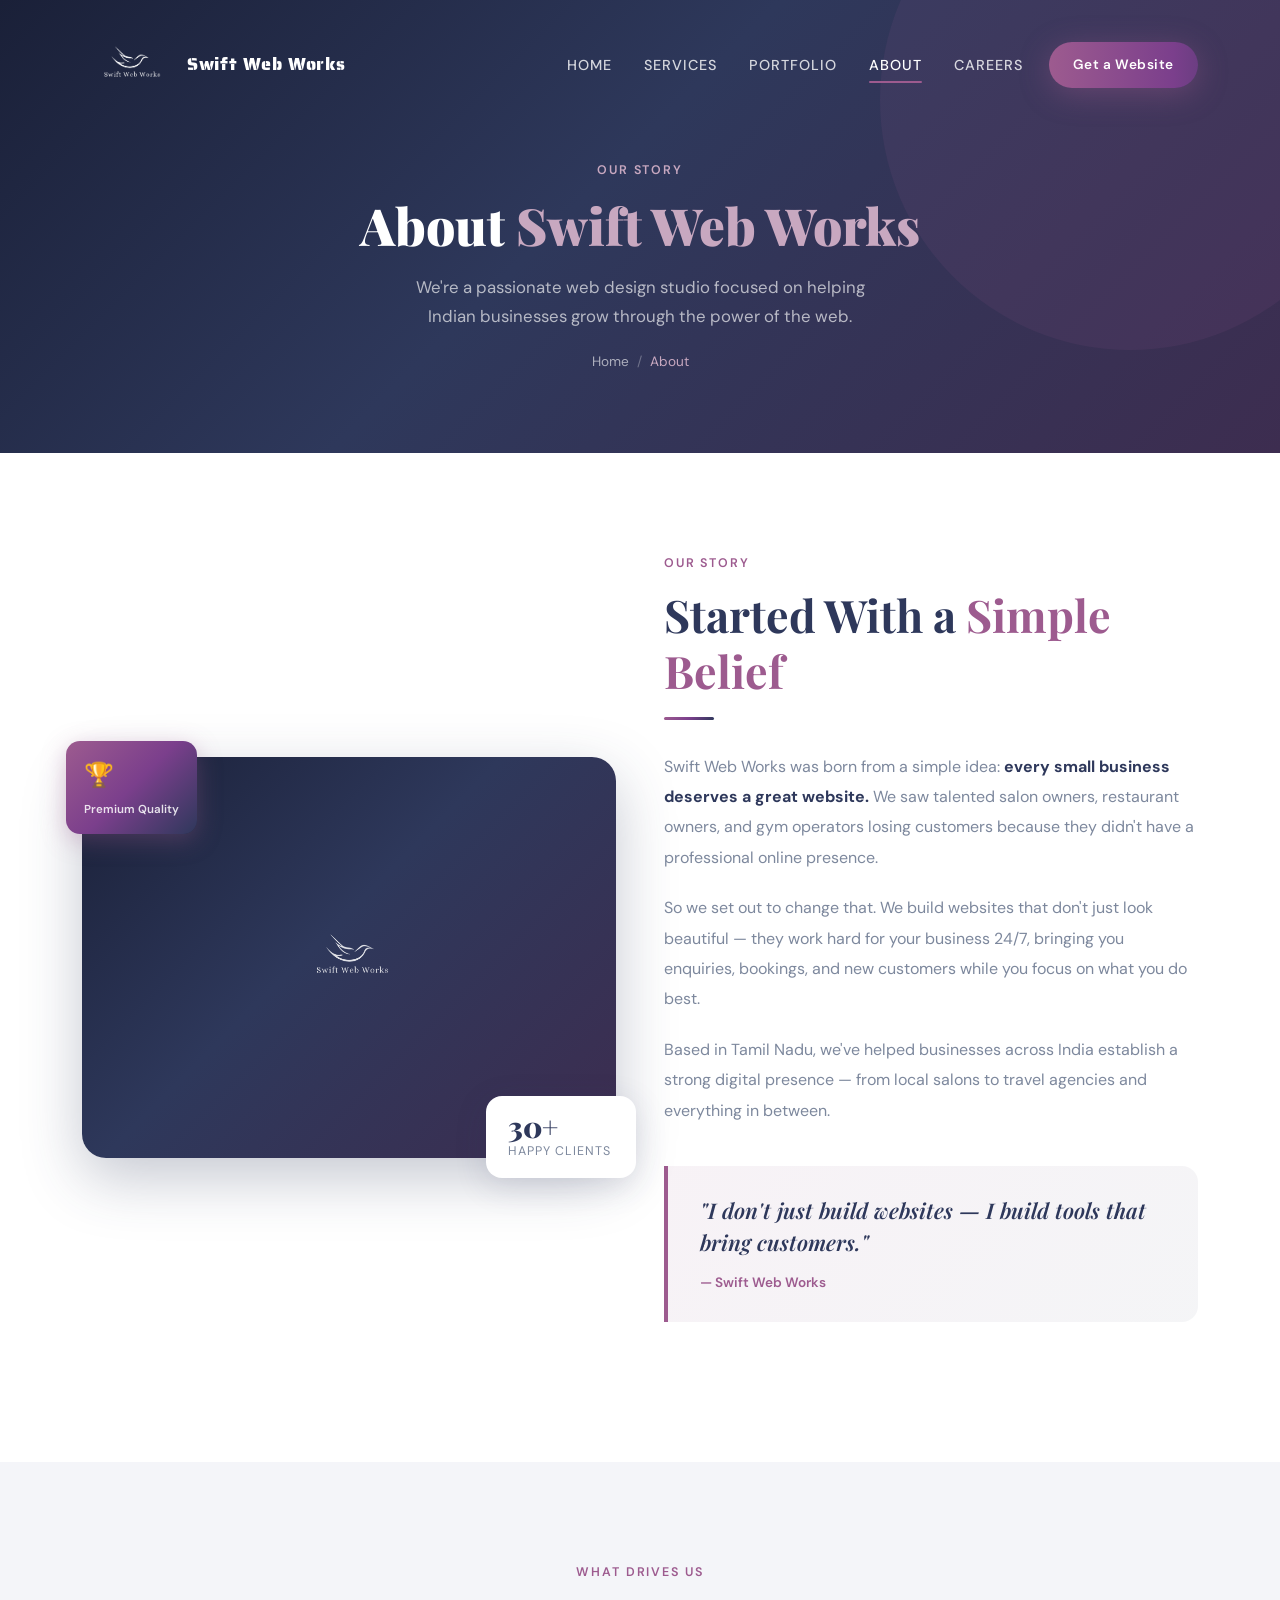
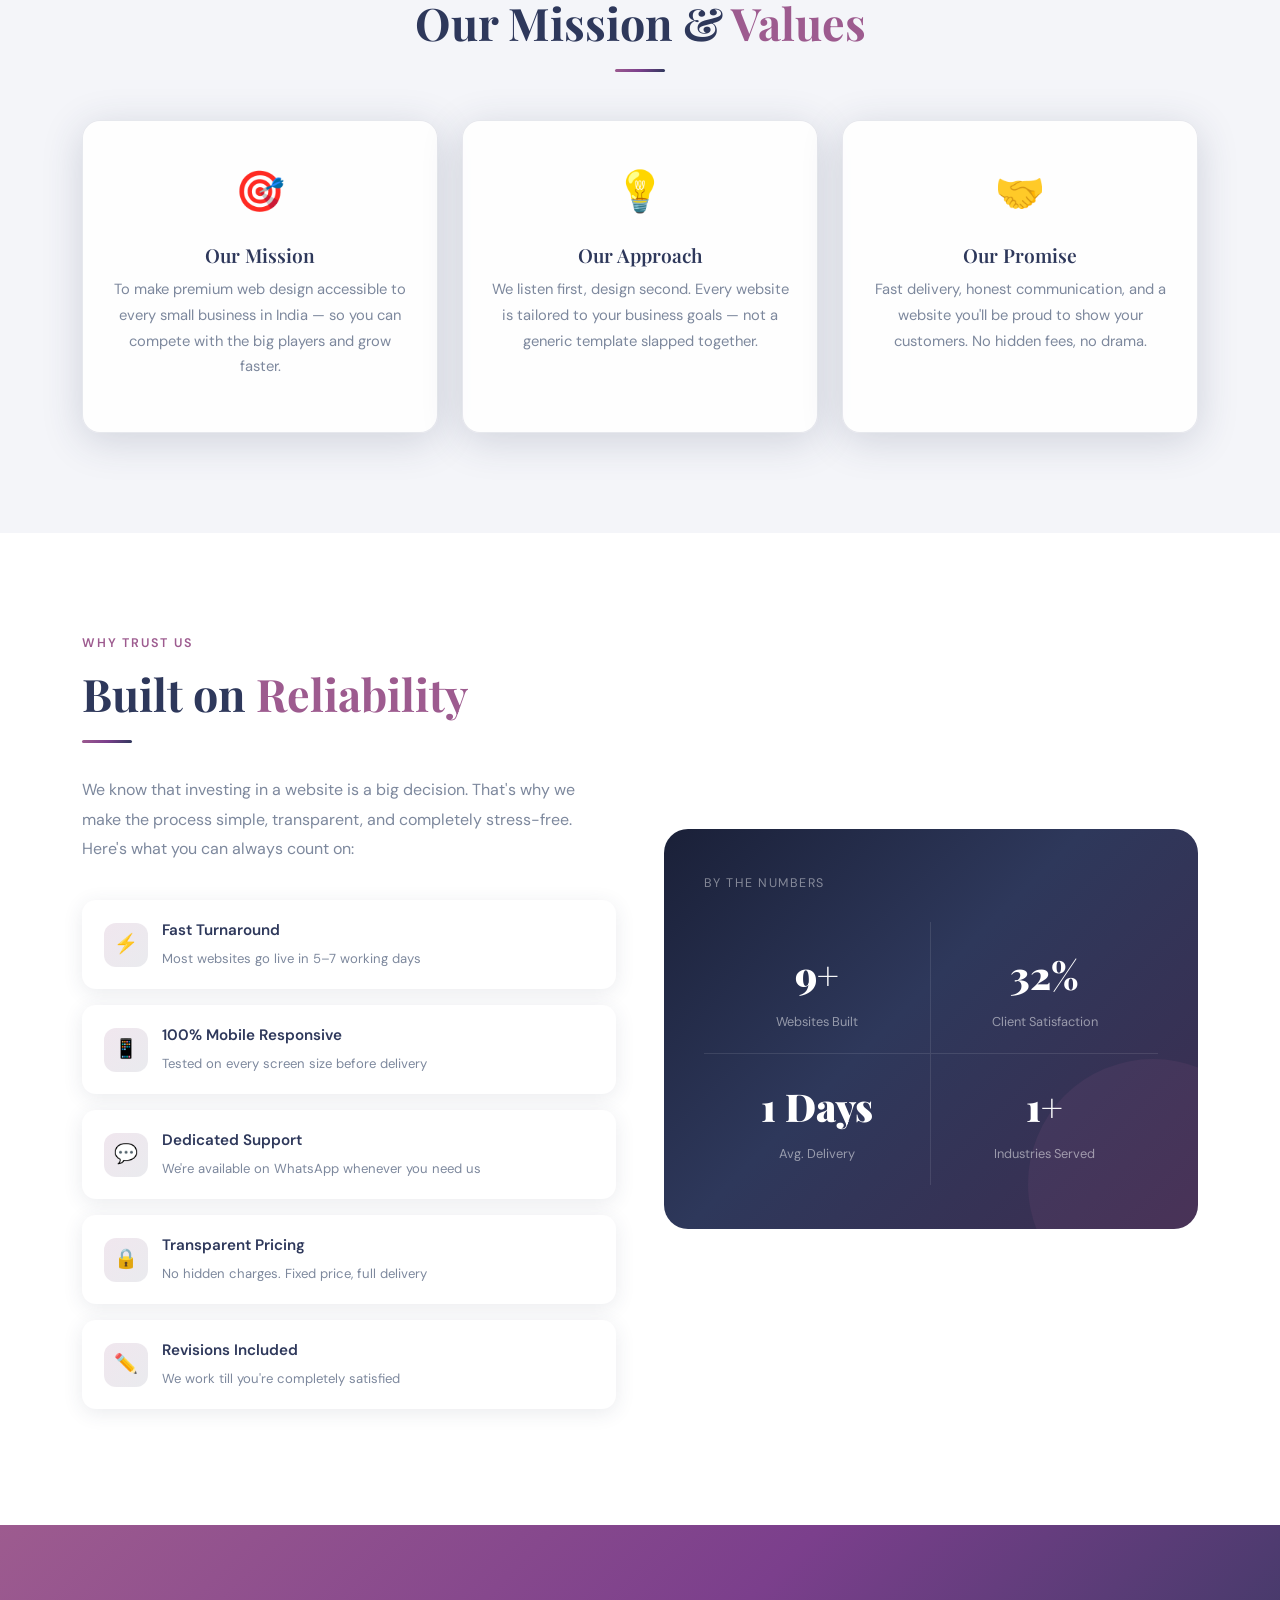
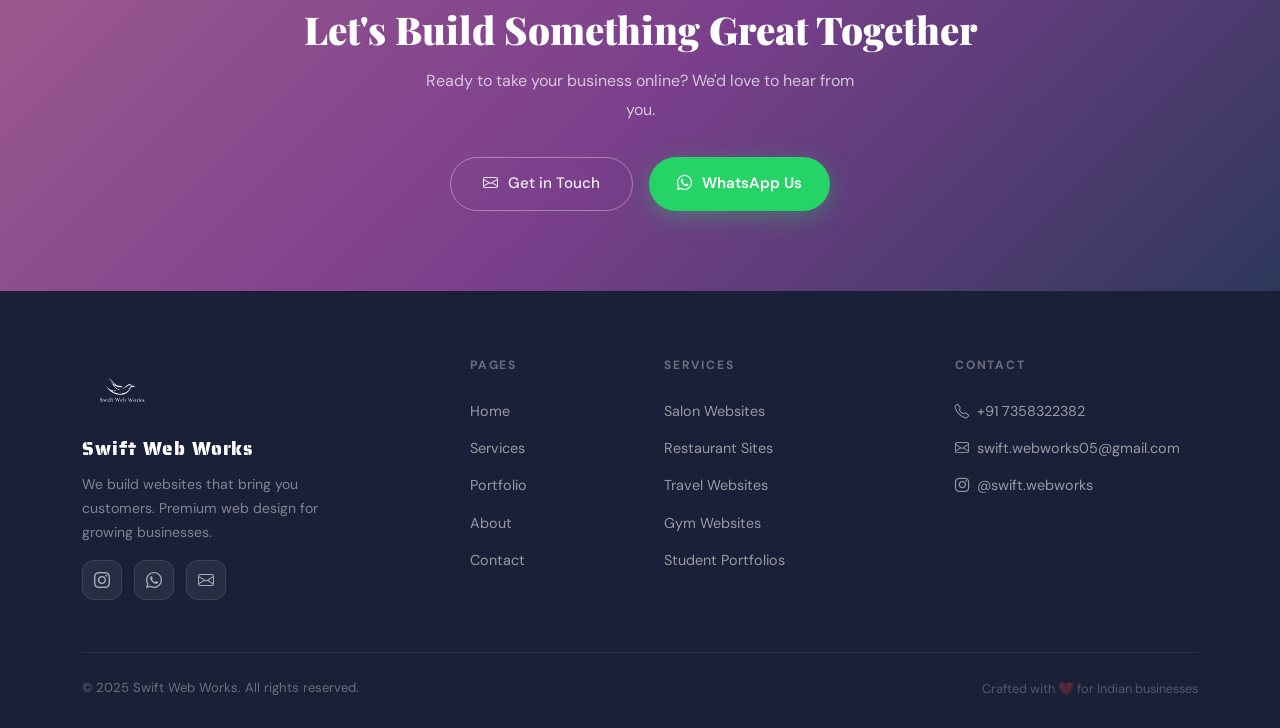
==== commit b7301a10: "about.html" ====
--- a/site_clone/pages/about.html
+++ b/site_clone/pages/about.html
@@ -1,6 +1,15 @@
 <!DOCTYPE html>
 <html lang="en">
 <head>
+  <!-- Google tag (gtag.js) -->
+<script async src="https://www.googletagmanager.com/gtag/js?id=G-VZX2B9Z5CT"></script>
+<script>
+  window.dataLayer = window.dataLayer || [];
+  function gtag(){dataLayer.push(arguments);}
+  gtag('js', new Date());
+
+  gtag('config', 'G-VZX2B9Z5CT');
+</script>
   <meta charset="UTF-8"/>
   <meta name="viewport" content="width=device-width, initial-scale=1.0"/>
   <title>About — Swift Web Works</title>
